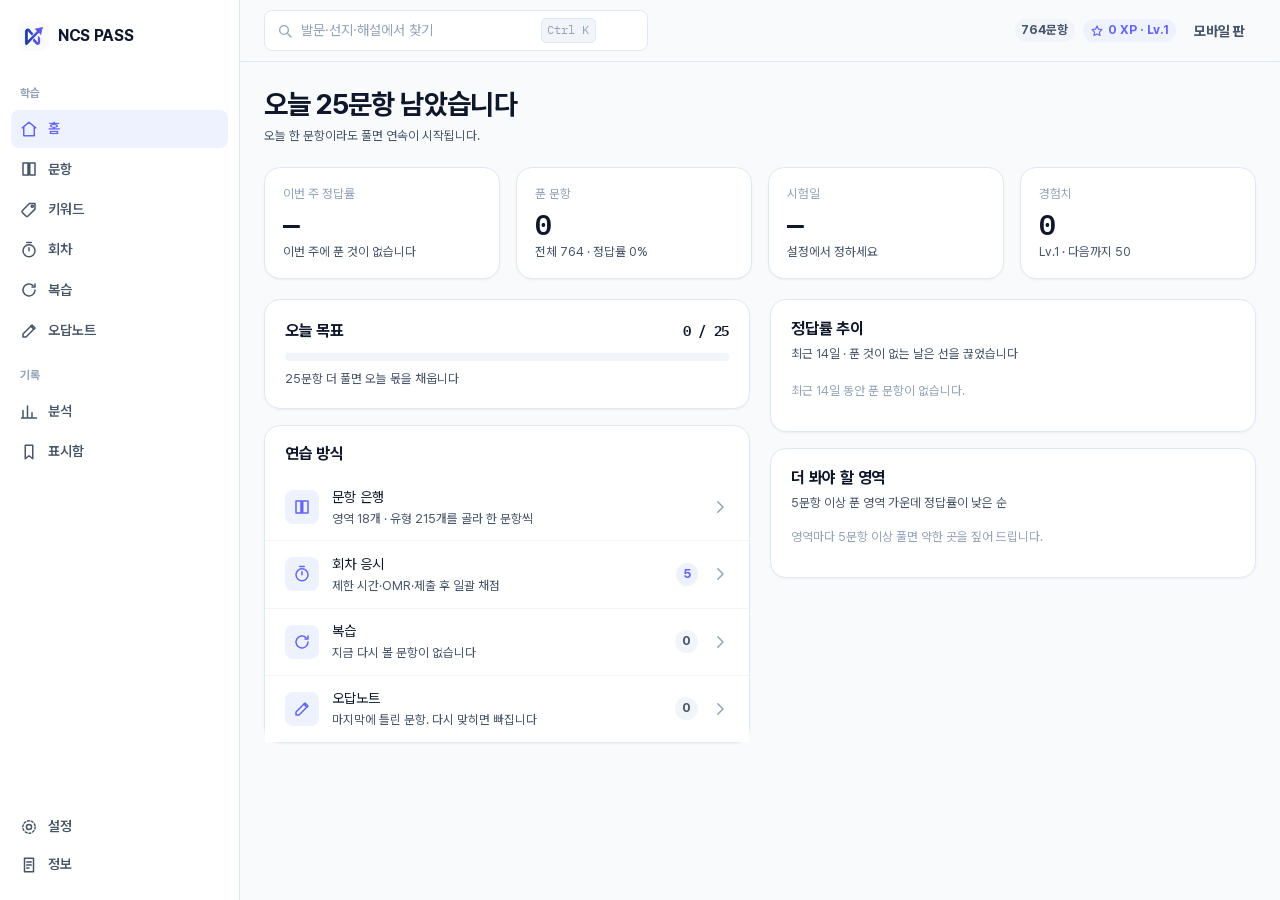
==== index.html @ cf54dcda "지문 접기 이번 판 26개. 직전 배포의 6개는 한 세대 남긴다 — 옛 껍데기를 캐시에 물고 있는 브라우저가 그것으로 한 번 더 뜬다. 두 세대 전 5개는 지웠다. 남긴 목록은 c" ====
<!doctype html>
<html lang="ko">
<head>
<meta charset="utf-8">
<meta name="viewport" content="width=device-width, initial-scale=1, viewport-fit=cover">
<meta name="theme-color" content="#6366F1">
<title>NCS PASS</title>
<link rel="manifest" href="manifest.webmanifest">
<link rel="icon" href="icon.svg" type="image/svg+xml">
<link rel="icon" href="favicon-32.png" sizes="32x32" type="image/png">
<script>
  /* 좁은 화면으로 들어오면 모바일 판으로 보낸다.
   *
   * 두 판은 코드가 서로 엮이지 않는다 — 이 스크립트는 **어느 문으로 들어갈지만**
   * 정한다. 한 번 보낸 뒤에는 다시 판단하지 않는다(`?pc=1` 로 돌아올 수 있다).
   * 렌더 전에 넘겨야 PC 화면이 한 번 번쩍이지 않는다.
   */
  (function () {
    try {
      if (location.search.includes('pc=1')) { sessionStorage.setItem('ncspass.pc', '1'); return; }
      if (sessionStorage.getItem('ncspass.pc')) return;
      if (matchMedia('(max-width: 767px)').matches) {
        location.replace('./m/' + location.hash);
      }
    } catch (e) { /* 못 보내면 PC 판으로 둔다 — 안 보이는 것보다 낫다 */ }
  })();
</script>
  <script type="module" crossorigin src="./a/desktop-D_HpVt6S.js"></script>
  <link rel="modulepreload" crossorigin href="./a/search-lHdeWSwa.js">
  <link rel="stylesheet" crossorigin href="./a/search-CUoaY1v8.css">
  <link rel="stylesheet" crossorigin href="./a/desktop-CyxHF-jb.css">
</head>
<body>
<div id="root"></div>
</body>
</html>
---- a/search-CUoaY1v8.css ----
:root{--ink:#0f172a;--mute:#475569;--faint:#94a3b8;--line:#e2e8f0;--hair:#f1f5f9;--bg:#f8fafc;--surf:#fff;--acc:#6366f1;--acc-bg:#eef2ff;--acc-ln:#c7d2fe;--ok:#0f7b4f;--ok-vivid:#10b981;--ok-tint:#d1fae5;--ok-bg:#ecfdf5;--bad:#c2334d;--bad-vivid:#ef4444;--bad-tint:#fee2e2;--bad-bg:#fff1f2;--warn:#a45a12;--warn-vivid:#f59e0b;--warn-tint:#fef3c7;--warn-bg:#fffbeb;--vivid:#5b21b6;--t-h1:28px;--t-h2:20px;--t-h3:16px;--t-body:14px;--t-sm:12.5px;--t-xs:11.5px;--w-reg:400;--w-semi:600;--w-bold:700;--font:"Pretendard Variable", Pretendard, "NCS Gap", -apple-system, BlinkMacSystemFont, "Apple SD Gothic Neo", "Noto Sans KR", "맑은 고딕", "Malgun Gothic", sans-serif;--mono:"IBM Plex Mono", "SF Mono", Consolas, "D2Coding", monospace;--r:16px;--rs:11px;--rx:8px;--sh:0 1px 2px #0f172a0a, 0 8px 24px #0f172a12;--sh-sm:0 1px 2px #0f172a0d;--nav-w:240px;--pad-w:260px;--body-min:560px;--tap:44px;--tab-h:56px;--top-h:60px}@media (prefers-color-scheme:dark){:root:not([data-theme=light]){--ink:#e8ecf4;--mute:#a8b3c5;--faint:#6b7688;--line:#263041;--hair:#1a2130;--bg:#0d1219;--surf:#141b26;--acc:#818cf8;--acc-bg:#1a2340;--acc-ln:#33417a;--ok:#4cc38a;--ok-tint:#16452f;--ok-bg:#10291f;--bad:#f07a8f;--bad-tint:#45202e;--bad-bg:#2b1520;--warn:#d8a24a;--warn-tint:#453520;--warn-bg:#2a2013;--vivid:#a78bfa;--sh:0 1px 2px #0000004d, 0 8px 24px #00000059;--sh-sm:0 1px 2px #00000059}}:root[data-theme=dark]{--ink:#e8ecf4;--mute:#a8b3c5;--faint:#6b7688;--line:#263041;--hair:#1a2130;--bg:#0d1219;--surf:#141b26;--acc:#818cf8;--acc-bg:#1a2340;--acc-ln:#33417a;--ok:#4cc38a;--ok-tint:#16452f;--ok-bg:#10291f;--bad:#f07a8f;--bad-tint:#45202e;--bad-bg:#2b1520;--warn:#d8a24a;--warn-tint:#453520;--warn-bg:#2a2013;--vivid:#a78bfa;--sh:0 1px 2px #0000004d, 0 8px 24px #00000059;--sh-sm:0 1px 2px #00000059}*{box-sizing:border-box}html,body,#root{height:100%}body{background:var(--bg);color:var(--ink);font:var(--w-reg) var(--t-body)/1.65 var(--font);-webkit-text-size-adjust:100%;margin:0}:focus-visible{outline:2px solid var(--acc);outline-offset:2px}button{font:inherit;color:inherit}.num,table td,.mono{font-variant-numeric:tabular-nums}.mono{font-family:var(--mono)}@media (prefers-reduced-motion:reduce){*,:before,:after{transition-duration:.01ms!important;animation-duration:.01ms!important}}.h1{font-size:var(--t-h1);font-weight:var(--w-bold);letter-spacing:-.6px;margin:0;line-height:1.3}.h2{font-size:var(--t-h2);font-weight:var(--w-bold);letter-spacing:-.4px;margin:0;line-height:1.35}.h3{font-size:var(--t-h3);font-weight:var(--w-bold);letter-spacing:-.2px;margin:0;line-height:1.4}.sm{font-size:var(--t-sm)}.xs{font-size:var(--t-xs)}.muted{color:var(--mute)}.faint{color:var(--faint)}.card{background:var(--surf);border:1px solid var(--line);border-radius:var(--r);box-shadow:var(--sh-sm)}.btn{border-radius:var(--rs);min-height:40px;font-size:var(--t-body);font-weight:var(--w-bold);cursor:pointer;white-space:nowrap;border:1px solid #0000;justify-content:center;align-items:center;gap:.45em;padding:0 1.15rem;line-height:1;text-decoration:none;transition:filter .12s,background-color .12s,border-color .12s;display:inline-flex}.btn:disabled,.btn[aria-disabled=true]{cursor:not-allowed}.btn svg{flex:none;width:18px;height:18px}.badge svg{flex:none;width:14px;height:14px}.btn-primary{background:var(--acc);color:var(--surf)}.btn-primary:hover:not(:disabled){filter:brightness(1.08)}.btn-outline{background:var(--surf);color:var(--mute);border-color:var(--line);font-weight:var(--w-semi)}.btn-outline:hover:not(:disabled){border-color:var(--acc-ln);color:var(--ink)}.btn-tint{background:var(--acc-bg);color:var(--acc)}.btn-tint:hover:not(:disabled){border-color:var(--acc-ln)}.btn-ghost{color:var(--mute);background:0 0}.btn-ghost:hover:not(:disabled){background:var(--hair);color:var(--ink)}.btn-danger{background:var(--bad-vivid);color:var(--surf)}.btn-danger:hover:not(:disabled){filter:brightness(1.06)}.btn:disabled,.btn[aria-disabled=true]{background:var(--line);color:var(--faint);filter:none;border-color:#0000}.badge{font-size:var(--t-sm);font-weight:var(--w-bold);white-space:nowrap;border-radius:999px;align-items:center;gap:.3em;padding:.18em .55em;line-height:1.5;display:inline-flex}.badge-ok{background:var(--ok-tint);color:var(--ok)}.badge-bad{background:var(--bad-tint);color:var(--bad)}.badge-warn{background:var(--warn-tint);color:var(--warn)}.badge-acc{background:var(--acc-bg);color:var(--acc)}.badge-flat{background:var(--hair);color:var(--mute)}.pill-streak{background:var(--warn-tint);color:var(--warn)}.pill-xp{background:var(--acc-bg);color:var(--acc)}.opt{background:var(--surf);border:1px solid var(--line);border-radius:var(--rs);text-align:left;cursor:pointer;align-items:flex-start;gap:.75rem;width:100%;padding:.85rem 1rem;transition:background-color .12s,border-color .12s;display:flex}.opt:hover:not(.opt-correct):not(.opt-wrong){border-color:var(--acc-ln)}.opt-mark{background:var(--bg);width:24px;height:24px;color:var(--mute);font-size:var(--t-sm);font-weight:var(--w-bold);border-radius:999px;flex:none;place-items:center;margin-top:1px;line-height:1;display:grid}.opt-body{min-width:0}.opt-label{font-size:var(--t-body);display:block}.opt-why{font-size:var(--t-sm);color:var(--mute);margin-top:.2rem;display:block}.opt-picked{background:var(--acc-bg);border-color:var(--acc)}.opt-picked .opt-mark{background:var(--acc);color:var(--surf)}.opt-correct{background:var(--ok-tint);border-color:var(--ok-vivid);cursor:default}.opt-correct .opt-mark{background:var(--ok-vivid);color:var(--surf)}.opt-correct .opt-why{color:var(--ok)}.opt-wrong{background:var(--bad-tint);border-color:var(--bad-vivid);cursor:default}.opt-wrong .opt-mark{background:var(--bad-vivid);color:var(--surf)}.opt-wrong .opt-why{color:var(--bad)}.field{background:var(--surf);width:100%;min-height:38px;color:var(--ink);border:1px solid var(--line);border-radius:var(--rx);font:inherit;padding:.45rem .75rem}.field::placeholder{color:var(--faint)}.field:focus{border-color:var(--acc);box-shadow:0 0 0 3px var(--acc-bg);outline:none}.search{align-items:center;display:flex;position:relative}.search .field{padding-right:3.2rem}.search-key{border:1px solid var(--line);background:var(--hair);color:var(--faint);font-family:var(--mono);font-size:var(--t-xs);pointer-events:none;border-radius:5px;padding:.1rem .35rem;position:absolute;right:.5rem}.bar{background:var(--hair);border-radius:999px;height:8px;overflow:hidden}.bar>i{background:var(--acc);border-radius:inherit;height:100%;transition:width .3s;display:block}.bar-ok>i{background:var(--ok-vivid)}.bar-warn>i{background:var(--warn-vivid)}.bar-bad>i{background:var(--bad-vivid)}.tick{font-family:var(--mono);font-variant-numeric:tabular-nums;font-weight:var(--w-semi);letter-spacing:-.3px}.chips{flex-wrap:wrap;gap:.4rem;padding:.2rem 1rem 1rem;display:flex}.chip{background:var(--surf);border:1px solid var(--line);min-height:30px;color:var(--ink);font-size:var(--t-sm);font-weight:var(--w-semi);white-space:nowrap;cursor:pointer;border-radius:999px;align-items:center;gap:.3rem;padding:0 .55rem;line-height:1;display:inline-flex}.chip:hover{border-color:var(--acc-ln);background:var(--acc-bg)}.chip>b{font-family:var(--mono);font-variant-numeric:tabular-nums;font-size:var(--t-xs);font-weight:var(--w-semi);color:var(--faint)}.chip>em{color:var(--faint);font-style:normal;font-size:var(--t-xs)}.fold{border-top:1px dashed var(--line);width:100%;min-height:32px;font-size:var(--t-xs);font-weight:var(--w-semi);color:var(--faint);background:0 0;border-radius:0;margin:0 0 .9rem;padding:0 .6rem}.fold:hover{color:var(--acc);background:var(--acc-bg);border-top-color:var(--acc-ln)}
---- a/desktop-CyxHF-jb.css ----
@font-face{font-family:Pretendard Variable;src:url(../fonts/Pretendard-subset.woff2)format("woff2");font-weight:45 930;font-style:normal;font-display:swap}@font-face{font-family:NCS Gap;src:url(../fonts/NotoSansKR-gap.woff2)format("woff2");font-weight:100 900;font-style:normal;font-display:swap}@font-face{font-family:NCS Gap;src:url(../fonts/NotoSansMath-gap.woff2)format("woff2");unicode-range:U+2252,U+22C8,U+230A-230B;font-weight:100 900;font-style:normal;font-display:swap}@font-face{font-family:IBM Plex Mono;src:url(../fonts/IBMPlexMono-400-latin.woff2)format("woff2");font-weight:400;font-style:normal;font-display:swap}@font-face{font-family:IBM Plex Mono;src:url(../fonts/IBMPlexMono-600-latin.woff2)format("woff2");font-weight:600;font-style:normal;font-display:swap}.shell{grid-template-columns:var(--nav-w) minmax(var(--body-min), 1fr);min-height:100%;display:grid}.nav{background:var(--surf);border-right:1px solid var(--line);flex-direction:column;align-self:start;gap:.15rem;height:100vh;padding:1rem .7rem;display:flex;position:sticky;top:0;overflow-y:auto}.nav-brand{align-items:center;gap:.55rem;padding:.3rem .5rem 1rem;display:flex}.nav-brand img{border-radius:8px;width:30px;height:30px}.nav-brand b{font-size:var(--t-h3);letter-spacing:-.3px}.nav-sec{font-size:var(--t-xs);font-weight:var(--w-bold);letter-spacing:.5px;color:var(--faint);text-transform:uppercase;margin:.9rem .55rem .3rem}.nav-item{border-radius:var(--rx);width:100%;min-height:38px;color:var(--mute);font:inherit;font-weight:var(--w-semi);text-align:left;cursor:pointer;background:0 0;border:0;align-items:center;gap:.6rem;padding:0 .55rem;display:flex}.nav-item svg{flex:none;width:18px;height:18px}.nav-item:hover{background:var(--hair);color:var(--ink)}.nav-item[aria-current=page]{background:var(--acc-bg);color:var(--acc)}.nav-item .n{font-family:var(--mono);font-size:var(--t-xs);font-weight:var(--w-reg);margin-left:auto}.nav-foot{margin-top:auto}.topbar{z-index:20;background:color-mix(in srgb, var(--bg) 88%, transparent);-webkit-backdrop-filter:blur(8px);backdrop-filter:blur(8px);border-bottom:1px solid var(--line);align-items:center;gap:.7rem;height:62px;padding:0 1.5rem;display:flex;position:sticky;top:0}.topbar .search{flex:1;max-width:26rem}.topbar-right{align-items:center;gap:.5rem;margin-left:auto;display:flex}.main{min-width:0}.page{max-width:1180px;padding:1.5rem 1.5rem 4rem}.page-head{margin-bottom:1.25rem}.page-head .h1{margin-bottom:.25rem}.split{grid-template-columns:minmax(var(--body-min), 1fr) var(--pad-w);align-items:start;gap:1.25rem;display:grid}.aside{flex-direction:column;gap:.75rem;display:flex;position:sticky;top:78px}.cols{grid-template-columns:1fr 1fr;align-items:start;gap:1.25rem;display:grid}.cols-3{grid-template-columns:repeat(3,1fr);gap:1rem;display:grid}.stack{flex-direction:column;gap:1rem;display:flex}.pad{padding:1.1rem 1.25rem}.bank{grid-template-columns:15rem 17rem minmax(0,1fr);align-items:start;gap:1rem;display:grid}.bank-col{flex-direction:column;max-height:calc(100vh - 10rem);display:flex}.bank-col>.rows{overflow-y:auto}.bank-h{border-bottom:1px solid var(--line);align-items:baseline;gap:.4rem;padding:.8rem 1.25rem .6rem;display:flex}.bank .row-item[aria-current=true]{background:var(--acc-bg);color:var(--acc)}.bank .row-item[aria-current=true] .row-sub{color:var(--acc);opacity:.8}@media (width<=1399px){.bank{grid-template-columns:14rem minmax(0,1fr)}.bank-col:last-child{grid-column:1/-1;max-height:none}}@media (width<=899px){.bank{grid-template-columns:1fr}.bank-col{max-height:none}}.tiles{grid-template-columns:repeat(4,1fr);gap:1rem;display:grid}.tile{padding:1rem 1.15rem}.tile-k{font-size:var(--t-sm);color:var(--faint)}.tile-v{font-family:var(--mono);font-variant-numeric:tabular-nums;font-size:1.75rem;font-weight:var(--w-bold);letter-spacing:-1px;margin-top:.2rem;line-height:1.15}.tile-s{font-size:var(--t-sm);color:var(--mute);margin-top:.1rem}.rows{flex-direction:column;display:flex}.row-item{border:0;border-bottom:1px solid var(--hair);background:var(--surf);width:100%;color:inherit;font:inherit;text-align:left;cursor:pointer;align-items:center;gap:.8rem;padding:.7rem 1.25rem;display:flex}.row-item:last-child{border-bottom:0}.row-item:hover{background:var(--hair)}.row-t{flex:1;min-width:0}.row-sub{font-size:var(--t-sm);color:var(--mute)}.row-n{font-family:var(--mono);font-variant-numeric:tabular-nums;font-size:var(--t-sm);color:var(--faint)}.chev{width:18px;height:18px;color:var(--faint);flex:none}.qhead{align-items:center;gap:.6rem;margin-bottom:.9rem;display:flex}.stem{font-size:1.15rem;font-weight:var(--w-bold);letter-spacing:-.2px;margin:1rem 0 1.25rem;line-height:1.6}.lead{font-size:var(--t-sm);color:var(--mute);margin:.2rem 0 .6rem}.passage{border-left:3px solid var(--acc-ln);font-size:var(--t-body);margin:0 0 .55rem;padding-left:.9rem;line-height:1.8;overflow-x:auto}.passage p{text-indent:1em;margin:0 0 .6rem}.passage p:first-child{text-indent:0}.passage p:last-child{margin-bottom:0}.passage table{border-collapse:collapse;font-size:var(--t-sm)}.passage th,.passage td{border:1px solid var(--line);padding:.35rem .6rem}.passage svg,.passage img{max-width:100%;height:auto}.material{border-radius:var(--rx);background:var(--hair);font-size:var(--t-body);margin:1rem 0;padding:.9rem 1rem;overflow-x:auto}.material table{border-collapse:collapse}.material th,.material td{border:1px solid var(--line);padding:.35rem .6rem}.palette{grid-template-columns:repeat(8,1fr);gap:.3rem;display:grid}.pal{aspect-ratio:1;border:1px solid var(--line);background:var(--surf);color:var(--mute);font-family:var(--mono);font-size:var(--t-xs);cursor:pointer;border-radius:6px;place-items:center;display:grid}.pal:hover{border-color:var(--acc-ln)}.pal.done{background:var(--acc-bg);border-color:var(--acc-ln);color:var(--acc)}.pal.flag{background:var(--warn-tint);border-color:var(--warn-vivid);color:var(--warn)}.pal.here{outline:2px solid var(--acc);outline-offset:1px}.legend{font-size:var(--t-xs);color:var(--mute);flex-wrap:wrap;gap:.5rem 1rem;display:flex}.legend i{border-radius:3px;width:10px;height:10px;margin-right:.3rem;display:inline-block}.empty{text-align:center;color:var(--mute);padding:4rem 1rem}.toast{border-radius:var(--rx);background:var(--ok-tint);color:var(--ok);font-size:var(--t-sm);font-weight:var(--w-semi);align-items:center;gap:.4rem;padding:.45rem .8rem;display:inline-flex}@media (width<=1199px){.split{grid-template-columns:1fr}.aside{position:static}.palette{grid-template-columns:repeat(12,1fr)}.tiles{grid-template-columns:repeat(2,1fr)}}@media (width<=899px){.shell{grid-template-columns:68px minmax(0,1fr)}.nav{padding:1rem .5rem}.nav-brand{justify-content:center;padding:.3rem 0 1rem}.nav-brand b,.nav-sec,.nav-item span,.nav-item .n{display:none}.nav-item{justify-content:center;padding:0}.cols,.cols-3{grid-template-columns:1fr}.page{padding:1.25rem 1rem 3rem}.topbar{padding:0 1rem}}
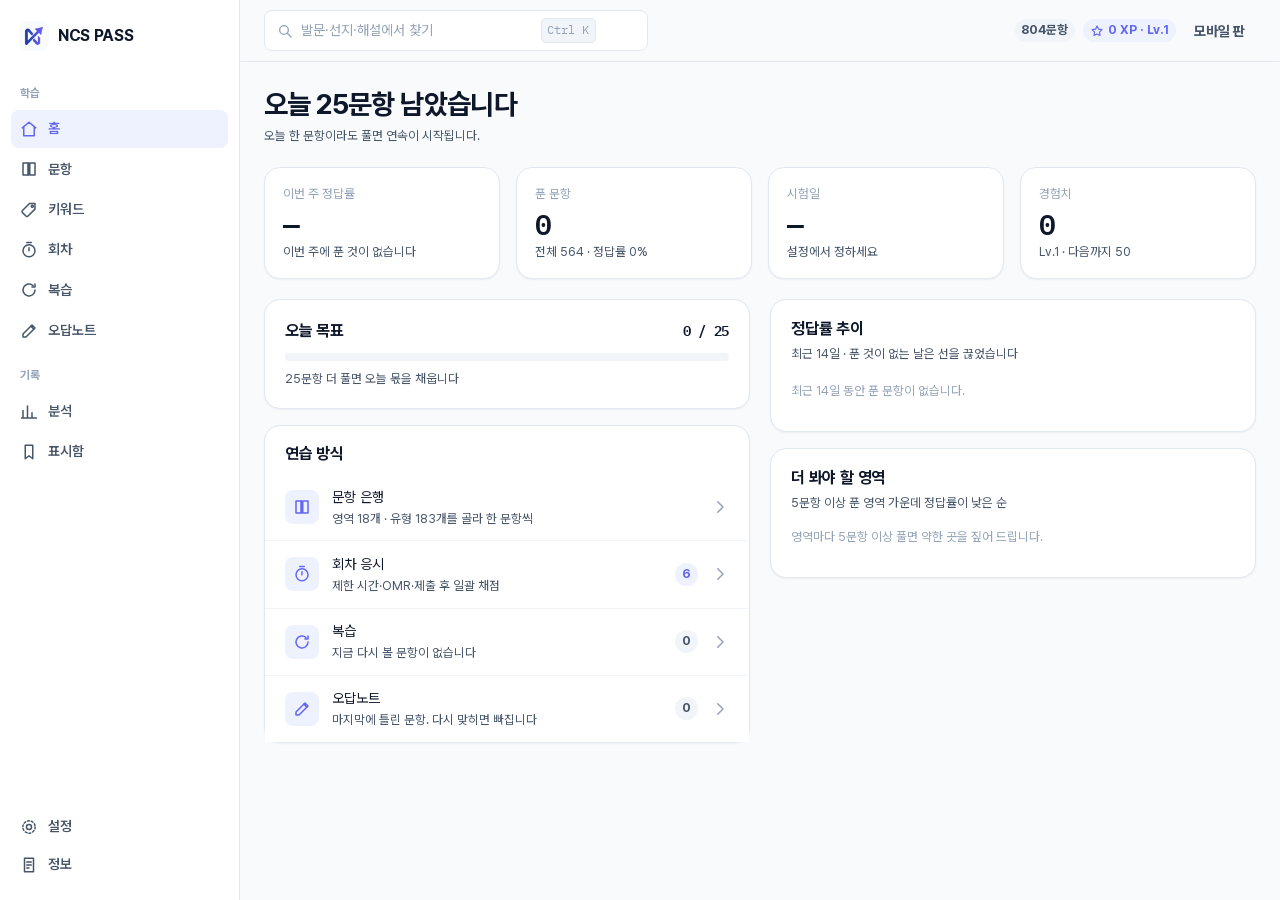
==== commit d0a3b624: "연습이 회차를 소진하지 않게 이번 판 26개. 직전 배포의 3개는 한 세대 남긴다 — 옛 껍데기를 캐시에 물고 있는 브라우저가 그것으로 한 번 더 뜬다. 두 세대 전 6개는 지웠다" ====
--- a/index.html
+++ b/index.html
@@ -25,10 +25,10 @@
     } catch (e) { /* 못 보내면 PC 판으로 둔다 — 안 보이는 것보다 낫다 */ }
   })();
 </script>
-  <script type="module" crossorigin src="./a/desktop-D_HpVt6S.js"></script>
-  <link rel="modulepreload" crossorigin href="./a/search-lHdeWSwa.js">
-  <link rel="stylesheet" crossorigin href="./a/search-CUoaY1v8.css">
-  <link rel="stylesheet" crossorigin href="./a/desktop-CyxHF-jb.css">
+  <script type="module" crossorigin src="./a/desktop-Dq16A6ZQ.js"></script>
+  <link rel="modulepreload" crossorigin href="./a/search-DMTGIK9X.js">
+  <link rel="stylesheet" crossorigin href="./a/search-DyoE9MAU.css">
+  <link rel="stylesheet" crossorigin href="./a/desktop-BlaoWf3b.css">
 </head>
 <body>
 <div id="root"></div>
--- a/a/search-DyoE9MAU.css
+++ b/a/search-DyoE9MAU.css
@@ -0,0 +1 @@
+:root{--ink:#0f172a;--mute:#475569;--faint:#94a3b8;--line:#e2e8f0;--hair:#f1f5f9;--bg:#f8fafc;--surf:#fff;--acc:#6366f1;--acc-bg:#eef2ff;--acc-ln:#c7d2fe;--ok:#0f7b4f;--ok-vivid:#10b981;--ok-tint:#d1fae5;--ok-bg:#ecfdf5;--bad:#c2334d;--bad-vivid:#ef4444;--bad-tint:#fee2e2;--bad-bg:#fff1f2;--warn:#a45a12;--warn-vivid:#f59e0b;--warn-tint:#fef3c7;--warn-bg:#fffbeb;--vivid:#5b21b6;--t-h1:28px;--t-h2:20px;--t-h3:16px;--t-body:14px;--t-sm:12.5px;--t-xs:11.5px;--w-reg:400;--w-semi:600;--w-bold:700;--font:"Pretendard Variable", Pretendard, "NCS Gap", -apple-system, BlinkMacSystemFont, "Apple SD Gothic Neo", "Noto Sans KR", "맑은 고딕", "Malgun Gothic", sans-serif;--mono:"IBM Plex Mono", "SF Mono", Consolas, "D2Coding", monospace;--r:16px;--rs:11px;--rx:8px;--sh:0 1px 2px #0f172a0a, 0 8px 24px #0f172a12;--sh-sm:0 1px 2px #0f172a0d;--nav-w:240px;--pad-w:260px;--body-min:560px;--tap:44px;--tab-h:56px;--foot-h:62px;--top-h:60px}@media (prefers-color-scheme:dark){:root:not([data-theme=light]){--ink:#e8ecf4;--mute:#a8b3c5;--faint:#6b7688;--line:#263041;--hair:#1a2130;--bg:#0d1219;--surf:#141b26;--acc:#818cf8;--acc-bg:#1a2340;--acc-ln:#33417a;--ok:#4cc38a;--ok-tint:#16452f;--ok-bg:#10291f;--bad:#f07a8f;--bad-tint:#45202e;--bad-bg:#2b1520;--warn:#d8a24a;--warn-tint:#453520;--warn-bg:#2a2013;--vivid:#a78bfa;--sh:0 1px 2px #0000004d, 0 8px 24px #00000059;--sh-sm:0 1px 2px #00000059}}:root[data-theme=dark]{--ink:#e8ecf4;--mute:#a8b3c5;--faint:#6b7688;--line:#263041;--hair:#1a2130;--bg:#0d1219;--surf:#141b26;--acc:#818cf8;--acc-bg:#1a2340;--acc-ln:#33417a;--ok:#4cc38a;--ok-tint:#16452f;--ok-bg:#10291f;--bad:#f07a8f;--bad-tint:#45202e;--bad-bg:#2b1520;--warn:#d8a24a;--warn-tint:#453520;--warn-bg:#2a2013;--vivid:#a78bfa;--sh:0 1px 2px #0000004d, 0 8px 24px #00000059;--sh-sm:0 1px 2px #00000059}*{box-sizing:border-box}html,body,#root{height:100%}body{background:var(--bg);color:var(--ink);font:var(--w-reg) var(--t-body)/1.65 var(--font);-webkit-text-size-adjust:100%;margin:0}:focus-visible{outline:2px solid var(--acc);outline-offset:2px}button{font:inherit;color:inherit}.num,table td,.mono{font-variant-numeric:tabular-nums}.mono{font-family:var(--mono)}@media (prefers-reduced-motion:reduce){*,:before,:after{transition-duration:.01ms!important;animation-duration:.01ms!important}}.h1{font-size:var(--t-h1);font-weight:var(--w-bold);letter-spacing:-.6px;margin:0;line-height:1.3}.h2{font-size:var(--t-h2);font-weight:var(--w-bold);letter-spacing:-.4px;margin:0;line-height:1.35}.h3{font-size:var(--t-h3);font-weight:var(--w-bold);letter-spacing:-.2px;margin:0;line-height:1.4}.sm{font-size:var(--t-sm)}.xs{font-size:var(--t-xs)}.muted{color:var(--mute)}.faint{color:var(--faint)}.card{background:var(--surf);border:1px solid var(--line);border-radius:var(--r);box-shadow:var(--sh-sm)}.btn{border-radius:var(--rs);min-height:40px;font-size:var(--t-body);font-weight:var(--w-bold);cursor:pointer;white-space:nowrap;border:1px solid #0000;justify-content:center;align-items:center;gap:.45em;padding:0 1.15rem;line-height:1;text-decoration:none;transition:filter .12s,background-color .12s,border-color .12s;display:inline-flex}.btn:disabled,.btn[aria-disabled=true]{cursor:not-allowed}.btn svg{flex:none;width:18px;height:18px}.badge svg{flex:none;width:14px;height:14px}.btn-primary{background:var(--acc);color:var(--surf)}.btn-primary:hover:not(:disabled){filter:brightness(1.08)}.btn-outline{background:var(--surf);color:var(--mute);border-color:var(--line);font-weight:var(--w-semi)}.btn-outline:hover:not(:disabled){border-color:var(--acc-ln);color:var(--ink)}.btn-tint{background:var(--acc-bg);color:var(--acc)}.btn-tint:hover:not(:disabled){border-color:var(--acc-ln)}.btn-ghost{color:var(--mute);background:0 0}.btn-ghost:hover:not(:disabled){background:var(--hair);color:var(--ink)}.btn-danger{background:var(--bad-vivid);color:var(--surf)}.btn-danger:hover:not(:disabled){filter:brightness(1.06)}.btn:disabled,.btn[aria-disabled=true]{background:var(--line);color:var(--faint);filter:none;border-color:#0000}.badge{font-size:var(--t-sm);font-weight:var(--w-bold);white-space:nowrap;border-radius:999px;align-items:center;gap:.3em;padding:.18em .55em;line-height:1.5;display:inline-flex}.badge-ok{background:var(--ok-tint);color:var(--ok)}.badge-bad{background:var(--bad-tint);color:var(--bad)}.badge-warn{background:var(--warn-tint);color:var(--warn)}.badge-acc{background:var(--acc-bg);color:var(--acc)}.badge-flat{background:var(--hair);color:var(--mute)}.pill-streak{background:var(--warn-tint);color:var(--warn)}.pill-xp{background:var(--acc-bg);color:var(--acc)}.opt{background:var(--surf);border:1px solid var(--line);border-radius:var(--rs);text-align:left;cursor:pointer;align-items:flex-start;gap:.75rem;width:100%;padding:.85rem 1rem;transition:background-color .12s,border-color .12s;display:flex}.opt:hover:not(.opt-correct):not(.opt-wrong){border-color:var(--acc-ln)}.opt-mark{background:var(--bg);width:24px;height:24px;color:var(--mute);font-size:var(--t-sm);font-weight:var(--w-bold);border-radius:999px;flex:none;place-items:center;margin-top:1px;line-height:1;display:grid}.opt-body{min-width:0}.opt-label{font-size:var(--t-body);display:block}.opt-why{font-size:var(--t-sm);color:var(--mute);margin-top:.2rem;display:block}.opt-picked{background:var(--acc-bg);border-color:var(--acc)}.opt-picked .opt-mark{background:var(--acc);color:var(--surf)}.opt-correct{background:var(--ok-tint);border-color:var(--ok-vivid);cursor:default}.opt-correct .opt-mark{background:var(--ok-vivid);color:var(--surf)}.opt-correct .opt-why{color:var(--ok)}.opt-wrong{background:var(--bad-tint);border-color:var(--bad-vivid);cursor:default}.opt-wrong .opt-mark{background:var(--bad-vivid);color:var(--surf)}.opt-wrong .opt-why{color:var(--bad)}.field{background:var(--surf);width:100%;min-height:38px;color:var(--ink);border:1px solid var(--line);border-radius:var(--rx);font:inherit;padding:.45rem .75rem}.field::placeholder{color:var(--faint)}.field:focus{border-color:var(--acc);box-shadow:0 0 0 3px var(--acc-bg);outline:none}.search{align-items:center;display:flex;position:relative}.search .field{padding-right:3.2rem}.search-key{border:1px solid var(--line);background:var(--hair);color:var(--faint);font-family:var(--mono);font-size:var(--t-xs);pointer-events:none;border-radius:5px;padding:.1rem .35rem;position:absolute;right:.5rem}.bar{background:var(--hair);border-radius:999px;height:8px;overflow:hidden}.bar>i{background:var(--acc);border-radius:inherit;height:100%;transition:width .3s;display:block}.bar-ok>i{background:var(--ok-vivid)}.bar-warn>i{background:var(--warn-vivid)}.bar-bad>i{background:var(--bad-vivid)}.tick{font-family:var(--mono);font-variant-numeric:tabular-nums;font-weight:var(--w-semi);letter-spacing:-.3px}.chips{flex-wrap:wrap;gap:.4rem;padding:.2rem 1rem 1rem;display:flex}.chip{background:var(--surf);border:1px solid var(--line);min-height:30px;color:var(--ink);font-size:var(--t-sm);font-weight:var(--w-semi);white-space:nowrap;cursor:pointer;border-radius:999px;align-items:center;gap:.3rem;padding:0 .55rem;line-height:1;display:inline-flex}.chip:hover{border-color:var(--acc-ln);background:var(--acc-bg)}.chip>b{font-family:var(--mono);font-variant-numeric:tabular-nums;font-size:var(--t-xs);font-weight:var(--w-semi);color:var(--faint)}.chip>em{color:var(--faint);font-style:normal;font-size:var(--t-xs)}.fold{border-top:1px dashed var(--line);width:100%;min-height:32px;font-size:var(--t-xs);font-weight:var(--w-semi);color:var(--faint);background:0 0;border-radius:0;margin:0 0 .9rem;padding:0 .6rem}.fold:hover{color:var(--acc);background:var(--acc-bg);border-top-color:var(--acc-ln)}
--- a/a/desktop-BlaoWf3b.css
+++ b/a/desktop-BlaoWf3b.css
@@ -0,0 +1 @@
+@font-face{font-family:Pretendard Variable;src:url(../fonts/Pretendard-subset.woff2)format("woff2");font-weight:45 930;font-style:normal;font-display:swap}@font-face{font-family:NCS Gap;src:url(../fonts/NotoSansKR-gap.woff2)format("woff2");font-weight:100 900;font-style:normal;font-display:swap}@font-face{font-family:NCS Gap;src:url(../fonts/NotoSansMath-gap.woff2)format("woff2");unicode-range:U+2252,U+22C8,U+230A-230B;font-weight:100 900;font-style:normal;font-display:swap}@font-face{font-family:IBM Plex Mono;src:url(../fonts/IBMPlexMono-400-latin.woff2)format("woff2");font-weight:400;font-style:normal;font-display:swap}@font-face{font-family:IBM Plex Mono;src:url(../fonts/IBMPlexMono-600-latin.woff2)format("woff2");font-weight:600;font-style:normal;font-display:swap}.shell{grid-template-columns:var(--nav-w) minmax(var(--body-min), 1fr);min-height:100%;display:grid}.nav{background:var(--surf);border-right:1px solid var(--line);flex-direction:column;align-self:start;gap:.15rem;height:100vh;padding:1rem .7rem;display:flex;position:sticky;top:0;overflow-y:auto}.nav-brand{align-items:center;gap:.55rem;padding:.3rem .5rem 1rem;display:flex}.nav-brand img{border-radius:8px;width:30px;height:30px}.nav-brand b{font-size:var(--t-h3);letter-spacing:-.3px}.nav-sec{font-size:var(--t-xs);font-weight:var(--w-bold);letter-spacing:.5px;color:var(--faint);text-transform:uppercase;margin:.9rem .55rem .3rem}.nav-item{border-radius:var(--rx);width:100%;min-height:38px;color:var(--mute);font:inherit;font-weight:var(--w-semi);text-align:left;cursor:pointer;background:0 0;border:0;align-items:center;gap:.6rem;padding:0 .55rem;display:flex}.nav-item svg{flex:none;width:18px;height:18px}.nav-item:hover{background:var(--hair);color:var(--ink)}.nav-item[aria-current=page]{background:var(--acc-bg);color:var(--acc)}.nav-item .n{font-family:var(--mono);font-size:var(--t-xs);font-weight:var(--w-reg);margin-left:auto}.nav-foot{margin-top:auto}.topbar{z-index:20;background:color-mix(in srgb, var(--bg) 88%, transparent);-webkit-backdrop-filter:blur(8px);backdrop-filter:blur(8px);border-bottom:1px solid var(--line);align-items:center;gap:.7rem;height:62px;padding:0 1.5rem;display:flex;position:sticky;top:0}.topbar .search{flex:1;max-width:26rem}.topbar-right{align-items:center;gap:.5rem;margin-left:auto;display:flex}.main{min-width:0}.page{--page-max:1180px;--read-w:56rem;width:100%;max-width:var(--page-max);margin-inline:auto;padding:1.5rem 1.5rem 4rem}@media (width>=1500px){.page{--page-max:1400px}}@media (width>=1800px){.page{--page-max:1680px;--read-w:62rem}}@media (width>=2200px){.page{--page-max:1960px}}.page-head{margin-bottom:1.25rem}.page-head .h1{margin-bottom:.25rem}.split{grid-template-columns:minmax(var(--body-min), var(--read-w)) var(--pad-w);justify-content:center;align-items:start;gap:1.25rem;display:grid}.aside{flex-direction:column;gap:.75rem;display:flex;position:sticky;top:78px}.cols{grid-template-columns:1fr 1fr;align-items:start;gap:1.25rem;display:grid}.cols-3{grid-template-columns:repeat(3,1fr);gap:1rem;display:grid}.stack{flex-direction:column;gap:1rem;display:flex}.pad{padding:1.1rem 1.25rem}.bank{grid-template-columns:15rem 17rem minmax(0,1fr);align-items:start;gap:1rem;display:grid}.bank-col{flex-direction:column;max-height:calc(100vh - 10rem);display:flex}.bank-col>.rows{overflow-y:auto}.bank-h{border-bottom:1px solid var(--line);align-items:baseline;gap:.4rem;padding:.8rem 1.25rem .6rem;display:flex}.bank .row-item[aria-current=true]{background:var(--acc-bg);color:var(--acc)}.bank .row-item[aria-current=true] .row-sub{color:var(--acc);opacity:.8}@media (width>=1800px){.bank{grid-template-columns:18rem 22rem minmax(0,1fr)}}@media (width<=1399px){.bank{grid-template-columns:14rem minmax(0,1fr)}.bank-col:last-child{grid-column:1/-1;max-height:none}}@media (width<=899px){.bank{grid-template-columns:1fr}.bank-col{max-height:none}}.tiles{grid-template-columns:repeat(4,1fr);gap:1rem;display:grid}.tile{padding:1rem 1.15rem}.tile-k{font-size:var(--t-sm);color:var(--faint)}.tile-v{font-family:var(--mono);font-variant-numeric:tabular-nums;font-size:1.75rem;font-weight:var(--w-bold);letter-spacing:-1px;margin-top:.2rem;line-height:1.15}.tile-s{font-size:var(--t-sm);color:var(--mute);margin-top:.1rem}.rows{flex-direction:column;display:flex}.row-item{border:0;border-bottom:1px solid var(--hair);background:var(--surf);width:100%;color:inherit;font:inherit;text-align:left;cursor:pointer;align-items:center;gap:.8rem;padding:.7rem 1.25rem;display:flex}.row-item:last-child{border-bottom:0}.row-item:hover{background:var(--hair)}.row-t{flex:1;min-width:0}.row-sub{font-size:var(--t-sm);color:var(--mute)}.row-n{font-family:var(--mono);font-variant-numeric:tabular-nums;font-size:var(--t-sm);color:var(--faint)}.chev{width:18px;height:18px;color:var(--faint);flex:none}.qhead{align-items:center;gap:.6rem;margin-bottom:.9rem;display:flex}.stem{font-size:1.15rem;font-weight:var(--w-bold);letter-spacing:-.2px;margin:1rem 0 1.25rem;line-height:1.6}.lead{font-size:var(--t-sm);color:var(--mute);margin:.2rem 0 .6rem}.passage{border-left:3px solid var(--acc-ln);font-size:var(--t-body);margin:0 0 .55rem;padding-left:.9rem;line-height:1.8;overflow-x:auto}.passage p{text-indent:1em;margin:0 0 .6rem}.passage p:first-child{text-indent:0}.passage p:last-child{margin-bottom:0}.passage table{border-collapse:collapse;font-size:var(--t-sm)}.passage th,.passage td{border:1px solid var(--line);padding:.35rem .6rem}.passage svg,.passage img{max-width:100%;height:auto}.material{border-radius:var(--rx);background:var(--hair);font-size:var(--t-body);margin:1rem 0;padding:.9rem 1rem;overflow-x:auto}.material table{border-collapse:collapse}.material th,.material td{border:1px solid var(--line);padding:.35rem .6rem}.palette{grid-template-columns:repeat(8,1fr);gap:.3rem;display:grid}.pal{aspect-ratio:1;border:1px solid var(--line);background:var(--surf);color:var(--mute);font-family:var(--mono);font-size:var(--t-xs);cursor:pointer;border-radius:6px;place-items:center;display:grid}.pal:hover{border-color:var(--acc-ln)}.pal.done{background:var(--acc-bg);border-color:var(--acc-ln);color:var(--acc)}.pal.flag{background:var(--warn-tint);border-color:var(--warn-vivid);color:var(--warn)}.pal.here{outline:2px solid var(--acc);outline-offset:1px}.legend{font-size:var(--t-xs);color:var(--mute);flex-wrap:wrap;gap:.5rem 1rem;display:flex}.legend i{border-radius:3px;width:10px;height:10px;margin-right:.3rem;display:inline-block}.empty{text-align:center;color:var(--mute);padding:4rem 1rem}.toast{border-radius:var(--rx);background:var(--ok-tint);color:var(--ok);font-size:var(--t-sm);font-weight:var(--w-semi);align-items:center;gap:.4rem;padding:.45rem .8rem;display:inline-flex}@media (width<=1199px){.split{grid-template-columns:1fr}.aside{position:static}.palette{grid-template-columns:repeat(12,1fr)}.tiles{grid-template-columns:repeat(2,1fr)}}@media (width<=899px){.shell{grid-template-columns:68px minmax(0,1fr)}.nav{padding:1rem .5rem}.nav-brand{justify-content:center;padding:.3rem 0 1rem}.nav-brand b,.nav-sec,.nav-item span,.nav-item .n{display:none}.nav-item{justify-content:center;padding:0}.cols,.cols-3{grid-template-columns:1fr}.page{padding:1.25rem 1rem 3rem}.topbar{padding:0 1rem}}
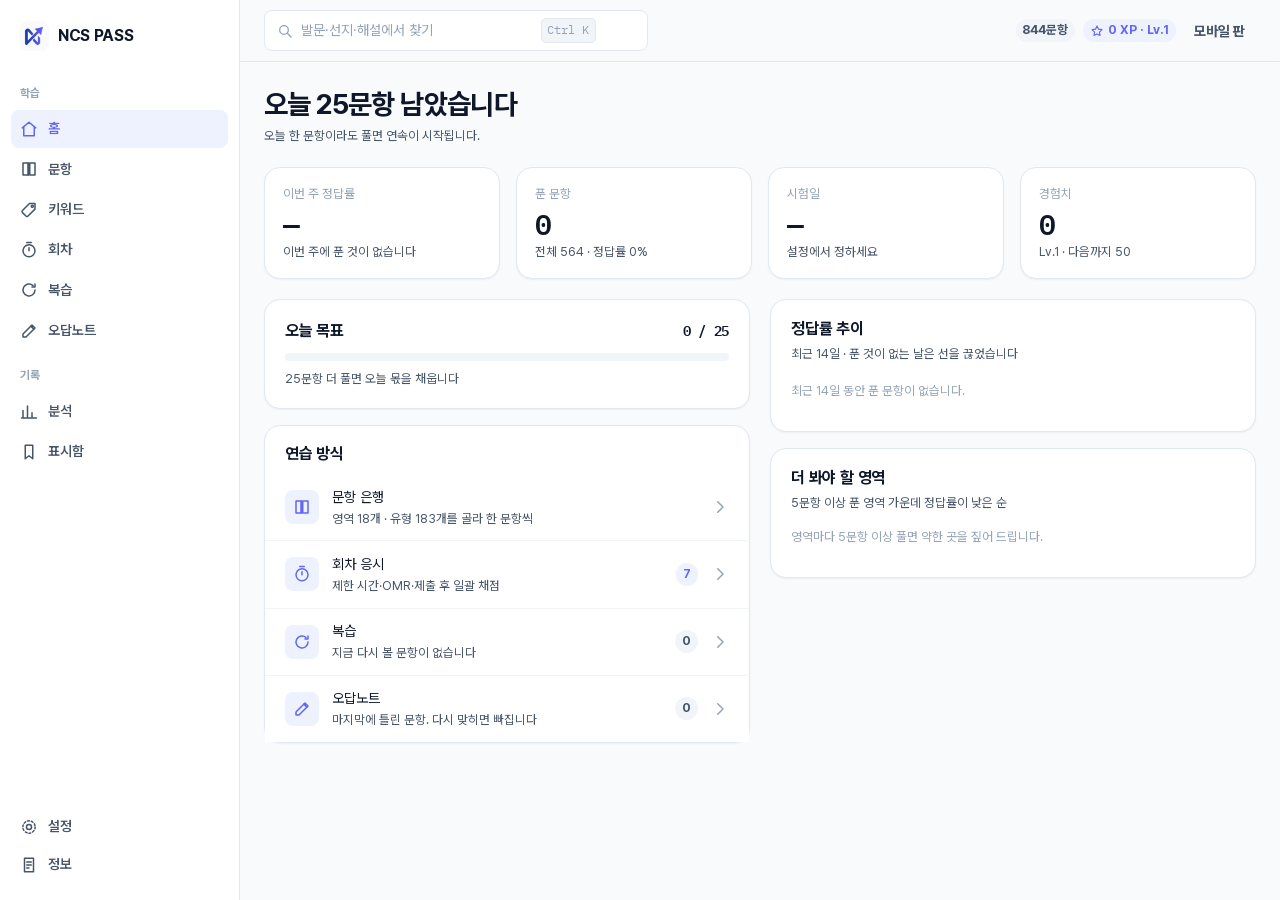
==== commit 7025fb7b: "전산직 회차 — 전공 40문항 이번 판 26개. 직전 배포의 3개는 한 세대 남긴다 — 옛 껍데기를 캐시에 물고 있는 브라우저가 그것으로 한 번 더 뜬다. 두 세대 전 3개는 지웠" ====
--- a/index.html
+++ b/index.html
@@ -25,10 +25,10 @@
     } catch (e) { /* 못 보내면 PC 판으로 둔다 — 안 보이는 것보다 낫다 */ }
   })();
 </script>
-  <script type="module" crossorigin src="./a/desktop-Dq16A6ZQ.js"></script>
-  <link rel="modulepreload" crossorigin href="./a/search-DMTGIK9X.js">
+  <script type="module" crossorigin src="./a/desktop-D6iAZcb0.js"></script>
+  <link rel="modulepreload" crossorigin href="./a/search-CFmDxxpV.js">
   <link rel="stylesheet" crossorigin href="./a/search-DyoE9MAU.css">
-  <link rel="stylesheet" crossorigin href="./a/desktop-BlaoWf3b.css">
+  <link rel="stylesheet" crossorigin href="./a/desktop-Dv3rixtm.css">
 </head>
 <body>
 <div id="root"></div>
--- a/a/desktop-Dv3rixtm.css
+++ b/a/desktop-Dv3rixtm.css
@@ -0,0 +1 @@
+@font-face{font-family:Pretendard Variable;src:url(../fonts/Pretendard-subset.woff2)format("woff2");font-weight:45 930;font-style:normal;font-display:swap}@font-face{font-family:NCS Gap;src:url(../fonts/NotoSansKR-gap.woff2)format("woff2");font-weight:100 900;font-style:normal;font-display:swap}@font-face{font-family:NCS Gap;src:url(../fonts/NotoSansMath-gap.woff2)format("woff2");unicode-range:U+2252,U+22C8,U+230A-230B;font-weight:100 900;font-style:normal;font-display:swap}@font-face{font-family:IBM Plex Mono;src:url(../fonts/IBMPlexMono-400-latin.woff2)format("woff2");font-weight:400;font-style:normal;font-display:swap}@font-face{font-family:IBM Plex Mono;src:url(../fonts/IBMPlexMono-600-latin.woff2)format("woff2");font-weight:600;font-style:normal;font-display:swap}.shell{grid-template-columns:var(--nav-w) minmax(var(--body-min), 1fr);min-height:100%;display:grid}.nav{background:var(--surf);border-right:1px solid var(--line);flex-direction:column;align-self:start;gap:.15rem;height:100vh;padding:1rem .7rem;display:flex;position:sticky;top:0;overflow-y:auto}.nav-brand{align-items:center;gap:.55rem;padding:.3rem .5rem 1rem;display:flex}.nav-brand img{border-radius:8px;width:30px;height:30px}.nav-brand b{font-size:var(--t-h3);letter-spacing:-.3px}.nav-sec{font-size:var(--t-xs);font-weight:var(--w-bold);letter-spacing:.5px;color:var(--faint);text-transform:uppercase;margin:.9rem .55rem .3rem}.nav-item{border-radius:var(--rx);width:100%;min-height:38px;color:var(--mute);font:inherit;font-weight:var(--w-semi);text-align:left;cursor:pointer;background:0 0;border:0;align-items:center;gap:.6rem;padding:0 .55rem;display:flex}.nav-item svg{flex:none;width:18px;height:18px}.nav-item:hover{background:var(--hair);color:var(--ink)}.nav-item[aria-current=page]{background:var(--acc-bg);color:var(--acc)}.nav-item .n{font-family:var(--mono);font-size:var(--t-xs);font-weight:var(--w-reg);margin-left:auto}.nav-foot{margin-top:auto}.topbar{z-index:20;background:color-mix(in srgb, var(--bg) 88%, transparent);-webkit-backdrop-filter:blur(8px);backdrop-filter:blur(8px);border-bottom:1px solid var(--line);align-items:center;gap:.7rem;height:62px;padding:0 1.5rem;display:flex;position:sticky;top:0}.topbar .search{flex:1;max-width:26rem}.topbar-right{align-items:center;gap:.5rem;margin-left:auto;display:flex}.main{min-width:0}.page{--page-max:1180px;--read-w:56rem;width:100%;max-width:var(--page-max);margin-inline:auto;padding:1.5rem 1.5rem 4rem}@media (width>=1500px){.page{--page-max:1400px}}@media (width>=1800px){.page{--page-max:1680px;--read-w:62rem}}@media (width>=2200px){.page{--page-max:1960px}}.page-head{margin-bottom:1.25rem}.page-head .h1{margin-bottom:.25rem}.split{grid-template-columns:minmax(var(--body-min), var(--read-w)) var(--pad-w);justify-content:center;align-items:start;gap:1.25rem;display:grid}.aside{flex-direction:column;gap:.75rem;display:flex;position:sticky;top:78px}.cols{grid-template-columns:1fr 1fr;align-items:start;gap:1.25rem;display:grid}.cols-3{grid-template-columns:repeat(3,1fr);gap:1rem;display:grid}.stack{flex-direction:column;gap:1rem;display:flex}.pad{padding:1.1rem 1.25rem}.bank{grid-template-columns:15rem 17rem minmax(0,1fr);align-items:start;gap:1rem;display:grid}.bank-col{flex-direction:column;max-height:calc(100vh - 10rem);display:flex}.bank-col>.rows{overflow-y:auto}.bank-h{border-bottom:1px solid var(--line);align-items:baseline;gap:.4rem;padding:.8rem 1.25rem .6rem;display:flex}.bank-sub{background:var(--hair);border-bottom:1px solid var(--line);font-size:var(--t-xs);font-weight:var(--w-bold);letter-spacing:.3px;color:var(--mute);padding:.5rem 1.25rem .3rem}.bank .row-item[aria-current=true]{background:var(--acc-bg);color:var(--acc)}.bank .row-item[aria-current=true] .row-sub{color:var(--acc);opacity:.8}@media (width>=1800px){.bank{grid-template-columns:18rem 22rem minmax(0,1fr)}}@media (width<=1399px){.bank{grid-template-columns:14rem minmax(0,1fr)}.bank-col:last-child{grid-column:1/-1;max-height:none}}@media (width<=899px){.bank{grid-template-columns:1fr}.bank-col{max-height:none}}.tiles{grid-template-columns:repeat(4,1fr);gap:1rem;display:grid}.tile{padding:1rem 1.15rem}.tile-k{font-size:var(--t-sm);color:var(--faint)}.tile-v{font-family:var(--mono);font-variant-numeric:tabular-nums;font-size:1.75rem;font-weight:var(--w-bold);letter-spacing:-1px;margin-top:.2rem;line-height:1.15}.tile-s{font-size:var(--t-sm);color:var(--mute);margin-top:.1rem}.rows{flex-direction:column;display:flex}.row-item{border:0;border-bottom:1px solid var(--hair);background:var(--surf);width:100%;color:inherit;font:inherit;text-align:left;cursor:pointer;align-items:center;gap:.8rem;padding:.7rem 1.25rem;display:flex}.row-item:last-child{border-bottom:0}.row-item:hover{background:var(--hair)}.row-t{flex:1;min-width:0}.row-sub{font-size:var(--t-sm);color:var(--mute)}.row-n{font-family:var(--mono);font-variant-numeric:tabular-nums;font-size:var(--t-sm);color:var(--faint)}.chev{width:18px;height:18px;color:var(--faint);flex:none}.qhead{align-items:center;gap:.6rem;margin-bottom:.9rem;display:flex}.stem{font-size:1.15rem;font-weight:var(--w-bold);letter-spacing:-.2px;margin:1rem 0 1.25rem;line-height:1.6}.lead{font-size:var(--t-sm);color:var(--mute);margin:.2rem 0 .6rem}.passage{border-left:3px solid var(--acc-ln);font-size:var(--t-body);margin:0 0 .55rem;padding-left:.9rem;line-height:1.8;overflow-x:auto}.passage p{text-indent:1em;margin:0 0 .6rem}.passage p:first-child{text-indent:0}.passage p:last-child{margin-bottom:0}.passage table{border-collapse:collapse;font-size:var(--t-sm)}.passage th,.passage td{border:1px solid var(--line);padding:.35rem .6rem}.passage svg,.passage img{max-width:100%;height:auto}.material{border-radius:var(--rx);background:var(--hair);font-size:var(--t-body);margin:1rem 0;padding:.9rem 1rem;overflow-x:auto}.material table{border-collapse:collapse}.material th,.material td{border:1px solid var(--line);padding:.35rem .6rem}.palette{grid-template-columns:repeat(8,1fr);gap:.3rem;display:grid}.pal{aspect-ratio:1;border:1px solid var(--line);background:var(--surf);color:var(--mute);font-family:var(--mono);font-size:var(--t-xs);cursor:pointer;border-radius:6px;place-items:center;display:grid}.pal:hover{border-color:var(--acc-ln)}.pal.done{background:var(--acc-bg);border-color:var(--acc-ln);color:var(--acc)}.pal.flag{background:var(--warn-tint);border-color:var(--warn-vivid);color:var(--warn)}.pal.here{outline:2px solid var(--acc);outline-offset:1px}.legend{font-size:var(--t-xs);color:var(--mute);flex-wrap:wrap;gap:.5rem 1rem;display:flex}.legend i{border-radius:3px;width:10px;height:10px;margin-right:.3rem;display:inline-block}.empty{text-align:center;color:var(--mute);padding:4rem 1rem}.toast{border-radius:var(--rx);background:var(--ok-tint);color:var(--ok);font-size:var(--t-sm);font-weight:var(--w-semi);align-items:center;gap:.4rem;padding:.45rem .8rem;display:inline-flex}@media (width<=1199px){.split{grid-template-columns:1fr}.aside{position:static}.palette{grid-template-columns:repeat(12,1fr)}.tiles{grid-template-columns:repeat(2,1fr)}}@media (width<=899px){.shell{grid-template-columns:68px minmax(0,1fr)}.nav{padding:1rem .5rem}.nav-brand{justify-content:center;padding:.3rem 0 1rem}.nav-brand b,.nav-sec,.nav-item span,.nav-item .n{display:none}.nav-item{justify-content:center;padding:0}.cols,.cols-3{grid-template-columns:1fr}.page{padding:1.25rem 1rem 3rem}.topbar{padding:0 1rem}}
